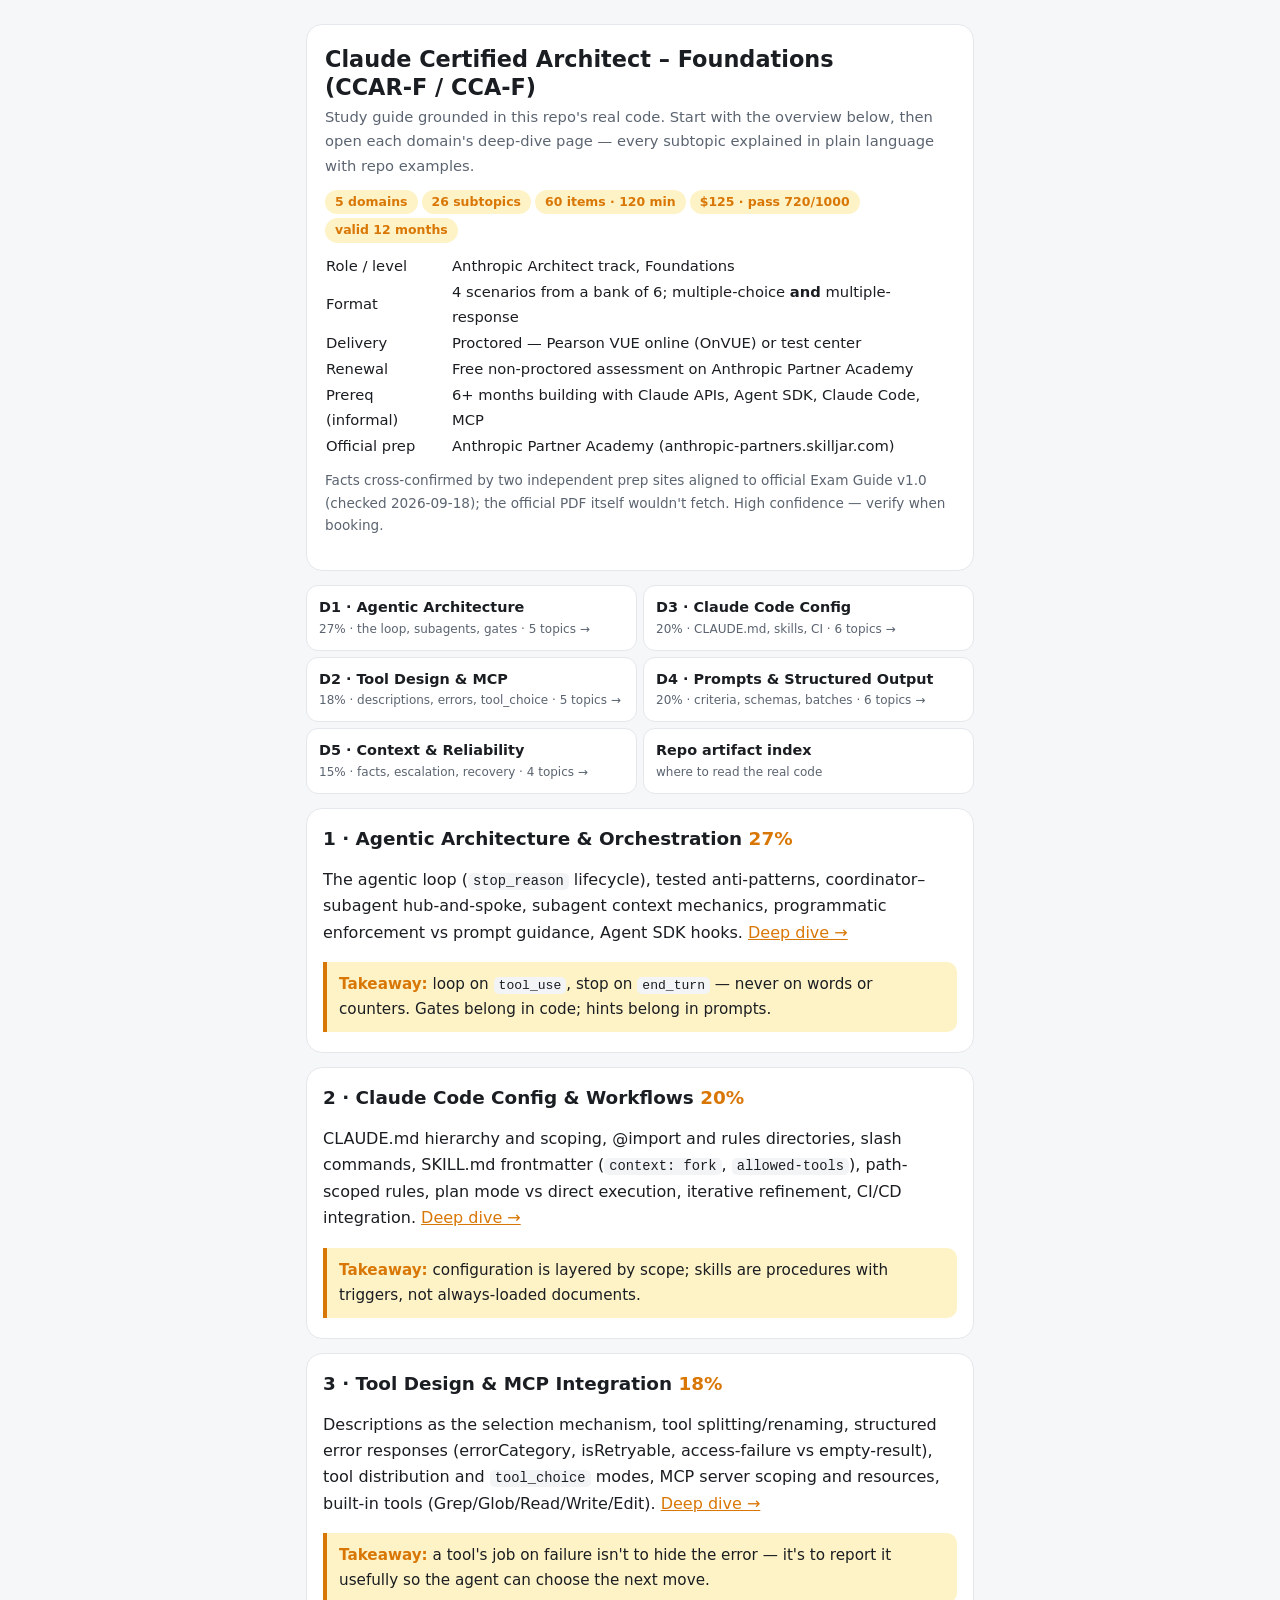
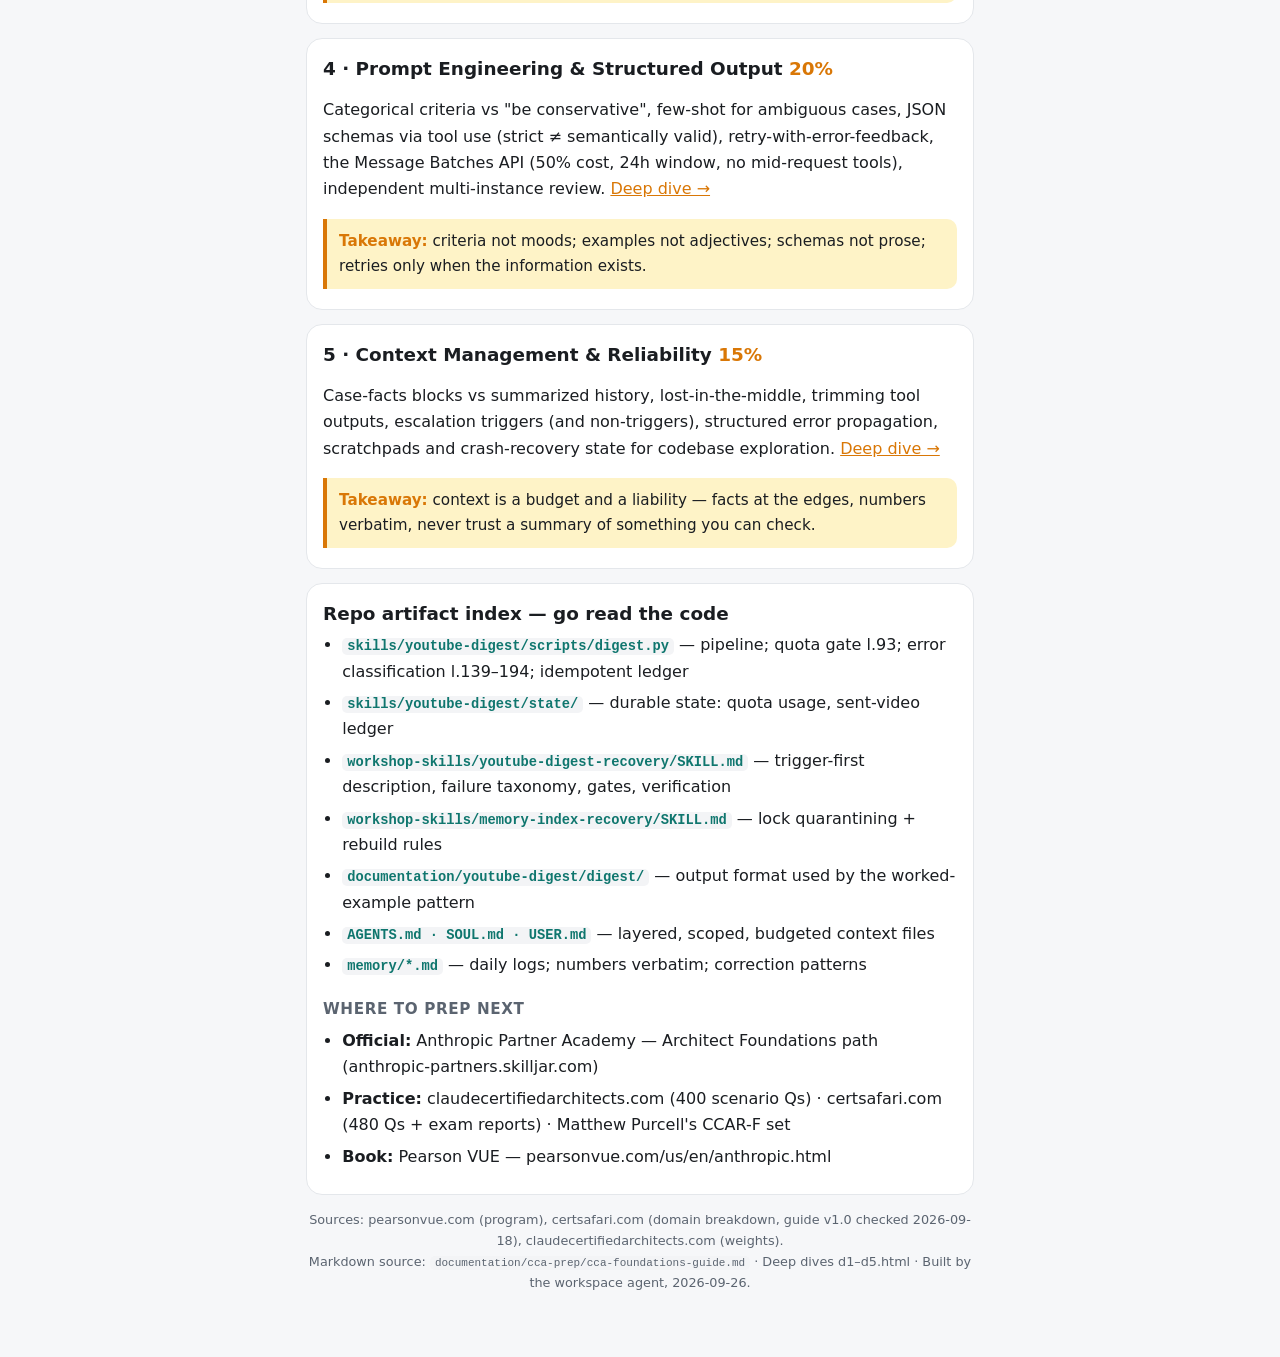
==== index.html @ 67a4ad57 "CCAR-F study guide: overview + 26-subtopic deep dives" ====
<!DOCTYPE html>
<html lang="en">
<head>
<meta charset="utf-8">
<meta name="viewport" content="width=device-width, initial-scale=1">
<title>CCAR-F Study Guide · overview + deep dives</title>
<link rel="stylesheet" href="style.css">
</head>
<body>
<div class="wrap">

<header class="hero">
  <h1>Claude Certified Architect – Foundations<br>(CCAR-F / CCA-F)</h1>
  <p class="sub">Study guide grounded in this repo's real code. Start with the overview below, then open each domain's deep-dive page — every subtopic explained in plain language with repo examples.</p>
  <span class="badge">5 domains</span><span class="badge">26 subtopics</span><span class="badge">60 items · 120 min</span><span class="badge">$125 · pass 720/1000</span><span class="badge">valid 12 months</span>
  <table class="facts" style="width:100%;border-collapse:collapse;font-size:.92rem;margin-top:8px">
    <tr><td>Role / level</td><td>Anthropic Architect track, Foundations</td></tr>
    <tr><td>Format</td><td>4 scenarios from a bank of 6; multiple-choice <b>and</b> multiple-response</td></tr>
    <tr><td>Delivery</td><td>Proctored — Pearson VUE online (OnVUE) or test center</td></tr>
    <tr><td>Renewal</td><td>Free non-proctored assessment on Anthropic Partner Academy</td></tr>
    <tr><td>Prereq (informal)</td><td>6+ months building with Claude APIs, Agent SDK, Claude Code, MCP</td></tr>
    <tr><td>Official prep</td><td>Anthropic Partner Academy (anthropic-partners.skilljar.com)</td></tr>
  </table>
  <p class="note" style="margin-top:10px">Facts cross-confirmed by two independent prep sites aligned to official Exam Guide v1.0 (checked 2026-09-18); the official PDF itself wouldn't fetch. High confidence — verify when booking.</p>
</header>

<nav class="toc">
  <a href="d1.html">D1 · Agentic Architecture<small>27% · the loop, subagents, gates · 5 topics →</small></a>
  <a href="d3.html">D3 · Claude Code Config<small>20% · CLAUDE.md, skills, CI · 6 topics →</small></a>
  <a href="d2.html">D2 · Tool Design &amp; MCP<small>18% · descriptions, errors, tool_choice · 5 topics →</small></a>
  <a href="d4.html">D4 · Prompts &amp; Structured Output<small>20% · criteria, schemas, batches · 6 topics →</small></a>
  <a href="d5.html">D5 · Context &amp; Reliability<small>15% · facts, escalation, recovery · 4 topics →</small></a>
  <a href="#idx">Repo artifact index<small>where to read the real code</small></a>
</nav>

<section id="d1">
  <h2>1 · Agentic Architecture &amp; Orchestration <span class="w">27%</span></h2>
  <p>The agentic loop (<code>stop_reason</code> lifecycle), tested anti-patterns, coordinator–subagent hub-and-spoke, subagent context mechanics, programmatic enforcement vs prompt guidance, Agent SDK hooks. <a href="d1.html">Deep dive →</a></p>
  <div class="take"><b>Takeaway:</b> loop on <code>tool_use</code>, stop on <code>end_turn</code> — never on words or counters. Gates belong in code; hints belong in prompts.</div>
</section>

<section id="d3">
  <h2>2 · Claude Code Config &amp; Workflows <span class="w">20%</span></h2>
  <p>CLAUDE.md hierarchy and scoping, @import and rules directories, slash commands, SKILL.md frontmatter (<code>context: fork</code>, <code>allowed-tools</code>), path-scoped rules, plan mode vs direct execution, iterative refinement, CI/CD integration. <a href="d3.html">Deep dive →</a></p>
  <div class="take"><b>Takeaway:</b> configuration is layered by scope; skills are procedures with triggers, not always-loaded documents.</div>
</section>

<section id="d2">
  <h2>3 · Tool Design &amp; MCP Integration <span class="w">18%</span></h2>
  <p>Descriptions as the selection mechanism, tool splitting/renaming, structured error responses (errorCategory, isRetryable, access-failure vs empty-result), tool distribution and <code>tool_choice</code> modes, MCP server scoping and resources, built-in tools (Grep/Glob/Read/Write/Edit). <a href="d2.html">Deep dive →</a></p>
  <div class="take"><b>Takeaway:</b> a tool's job on failure isn't to hide the error — it's to report it usefully so the agent can choose the next move.</div>
</section>

<section id="d4">
  <h2>4 · Prompt Engineering &amp; Structured Output <span class="w">20%</span></h2>
  <p>Categorical criteria vs "be conservative", few-shot for ambiguous cases, JSON schemas via tool use (strict ≠ semantically valid), retry-with-error-feedback, the Message Batches API (50% cost, 24h window, no mid-request tools), independent multi-instance review. <a href="d4.html">Deep dive →</a></p>
  <div class="take"><b>Takeaway:</b> criteria not moods; examples not adjectives; schemas not prose; retries only when the information exists.</div>
</section>

<section id="d5">
  <h2>5 · Context Management &amp; Reliability <span class="w">15%</span></h2>
  <p>Case-facts blocks vs summarized history, lost-in-the-middle, trimming tool outputs, escalation triggers (and non-triggers), structured error propagation, scratchpads and crash-recovery state for codebase exploration. <a href="d5.html">Deep dive →</a></p>
  <div class="take"><b>Takeaway:</b> context is a budget and a liability — facts at the edges, numbers verbatim, never trust a summary of something you can check.</div>
</section>

<section id="idx">
  <h2>Repo artifact index — go read the code</h2>
  <ul>
    <li><code class="path">skills/youtube-digest/scripts/digest.py</code> — pipeline; quota gate l.93; error classification l.139–194; idempotent ledger</li>
    <li><code class="path">skills/youtube-digest/state/</code> — durable state: quota usage, sent-video ledger</li>
    <li><code class="path">workshop-skills/youtube-digest-recovery/SKILL.md</code> — trigger-first description, failure taxonomy, gates, verification</li>
    <li><code class="path">workshop-skills/memory-index-recovery/SKILL.md</code> — lock quarantining + rebuild rules</li>
    <li><code class="path">documentation/youtube-digest/digest/</code> — output format used by the worked-example pattern</li>
    <li><code class="path">AGENTS.md · SOUL.md · USER.md</code> — layered, scoped, budgeted context files</li>
    <li><code class="path">memory/*.md</code> — daily logs; numbers verbatim; correction patterns</li>
  </ul>
  <h3>Where to prep next</h3>
  <ul>
    <li><b>Official:</b> Anthropic Partner Academy — Architect Foundations path (anthropic-partners.skilljar.com)</li>
    <li><b>Practice:</b> claudecertifiedarchitects.com (400 scenario Qs) · certsafari.com (480 Qs + exam reports) · Matthew Purcell's CCAR-F set</li>
    <li><b>Book:</b> Pearson VUE — pearsonvue.com/us/en/anthropic.html</li>
  </ul>
</section>

<footer>Sources: pearsonvue.com (program), certsafari.com (domain breakdown, guide v1.0 checked 2026-09-18), claudecertifiedarchitects.com (weights).<br>Markdown source: <code>documentation/cca-prep/cca-foundations-guide.md</code> · Deep dives d1–d5.html · Built by the workspace agent, 2026-09-26.</footer>

</div>
</body>
</html>
---- style.css ----
:root{
  --bg:#f6f7f9; --card:#ffffff; --ink:#1a1d21; --mut:#5b6470;
  --acc:#d97706; --accsoft:#fef3c7; --line:#e4e7eb;
  --code:#f3f4f6; --path:#0f766e; --ok:#059669; --warn:#b45309;
}
@media (prefers-color-scheme: dark){
  :root{ --bg:#101418; --card:#1a2027; --ink:#e7ebee; --mut:#9aa4b1;
    --acc:#fbbf24; --accsoft:#3a2e10; --line:#2a323b; --code:#222a33; --path:#5eead4; --ok:#34d399; --warn:#fbbf24; }
}
*{box-sizing:border-box}
body{margin:0;background:var(--bg);color:var(--ink);
  font:16px/1.65 ui-sans-serif,system-ui,-apple-system,"Segoe UI",Roboto,sans-serif;
  -webkit-text-size-adjust:100%}
.wrap{max-width:700px;margin:0 auto;padding:16px 16px 64px}
header.hero{background:var(--card);border:1px solid var(--line);border-radius:16px;
  padding:20px 18px;margin:8px 0 14px}
h1{font-size:1.4rem;line-height:1.25;margin:0 0 4px}
h2{font-size:1.15rem;margin:0 0 2px;line-height:1.3}
h2 .w{color:var(--acc);font-variant-numeric:tabular-nums}
h3{font-size:.95rem;margin:18px 0 6px;color:var(--mut);
  text-transform:uppercase;letter-spacing:.04em}
h4{font-size:1.02rem;margin:20px 0 6px;color:var(--ink)}
h4 .num{color:var(--acc);font-variant-numeric:tabular-nums;margin-right:4px}
.sub{color:var(--mut);font-size:.92rem;margin:0 0 10px}
.badge{display:inline-block;background:var(--accsoft);color:var(--acc);
  font-weight:700;font-size:.78rem;border-radius:999px;padding:2px 10px;margin:2px 4px 2px 0}
nav.toc{display:flex;flex-wrap:wrap;gap:6px;margin:14px 0}
nav.toc a{flex:1 1 45%;background:var(--card);border:1px solid var(--line);border-radius:12px;
  padding:10px 12px;text-decoration:none;color:var(--ink);font-size:.9rem;font-weight:600}
nav.toc a small{display:block;color:var(--mut);font-weight:400}
section{background:var(--card);border:1px solid var(--line);border-radius:16px;
  padding:18px 16px;margin:14px 0}
ul{padding-left:1.2rem;margin:6px 0}
li{margin:5px 0}
code{font:0.86em ui-monospace,SFMono-Regular,Menlo,Consolas,monospace;
  background:var(--code);border-radius:5px;padding:1px 5px;word-break:break-word}
pre{background:var(--code);border:1px solid var(--line);border-radius:10px;
  padding:12px;overflow-x:auto;font-size:.82rem;line-height:1.5}
pre code{background:none;padding:0}
.path{color:var(--path);font-weight:600}
.take{border-left:4px solid var(--acc);background:var(--accsoft);
  border-radius:0 10px 10px 0;padding:10px 12px;margin:14px 0 2px;font-size:.95rem}
.take b{color:var(--acc)}
.repo{border-left:4px solid var(--ok);border-radius:0 10px 10px 0;
  padding:8px 12px;margin:10px 0;font-size:.92rem;background:color-mix(in srgb,var(--ok) 8%,transparent)}
.repo b{color:var(--ok)}
a{color:var(--acc)}
.back{display:inline-block;margin:8px 0 0;font-size:.85rem;text-decoration:none}
footer{color:var(--mut);font-size:.8rem;margin-top:10px;text-align:center}
.note{font-size:.85rem;color:var(--mut)}
.trap{color:var(--warn);font-weight:600}
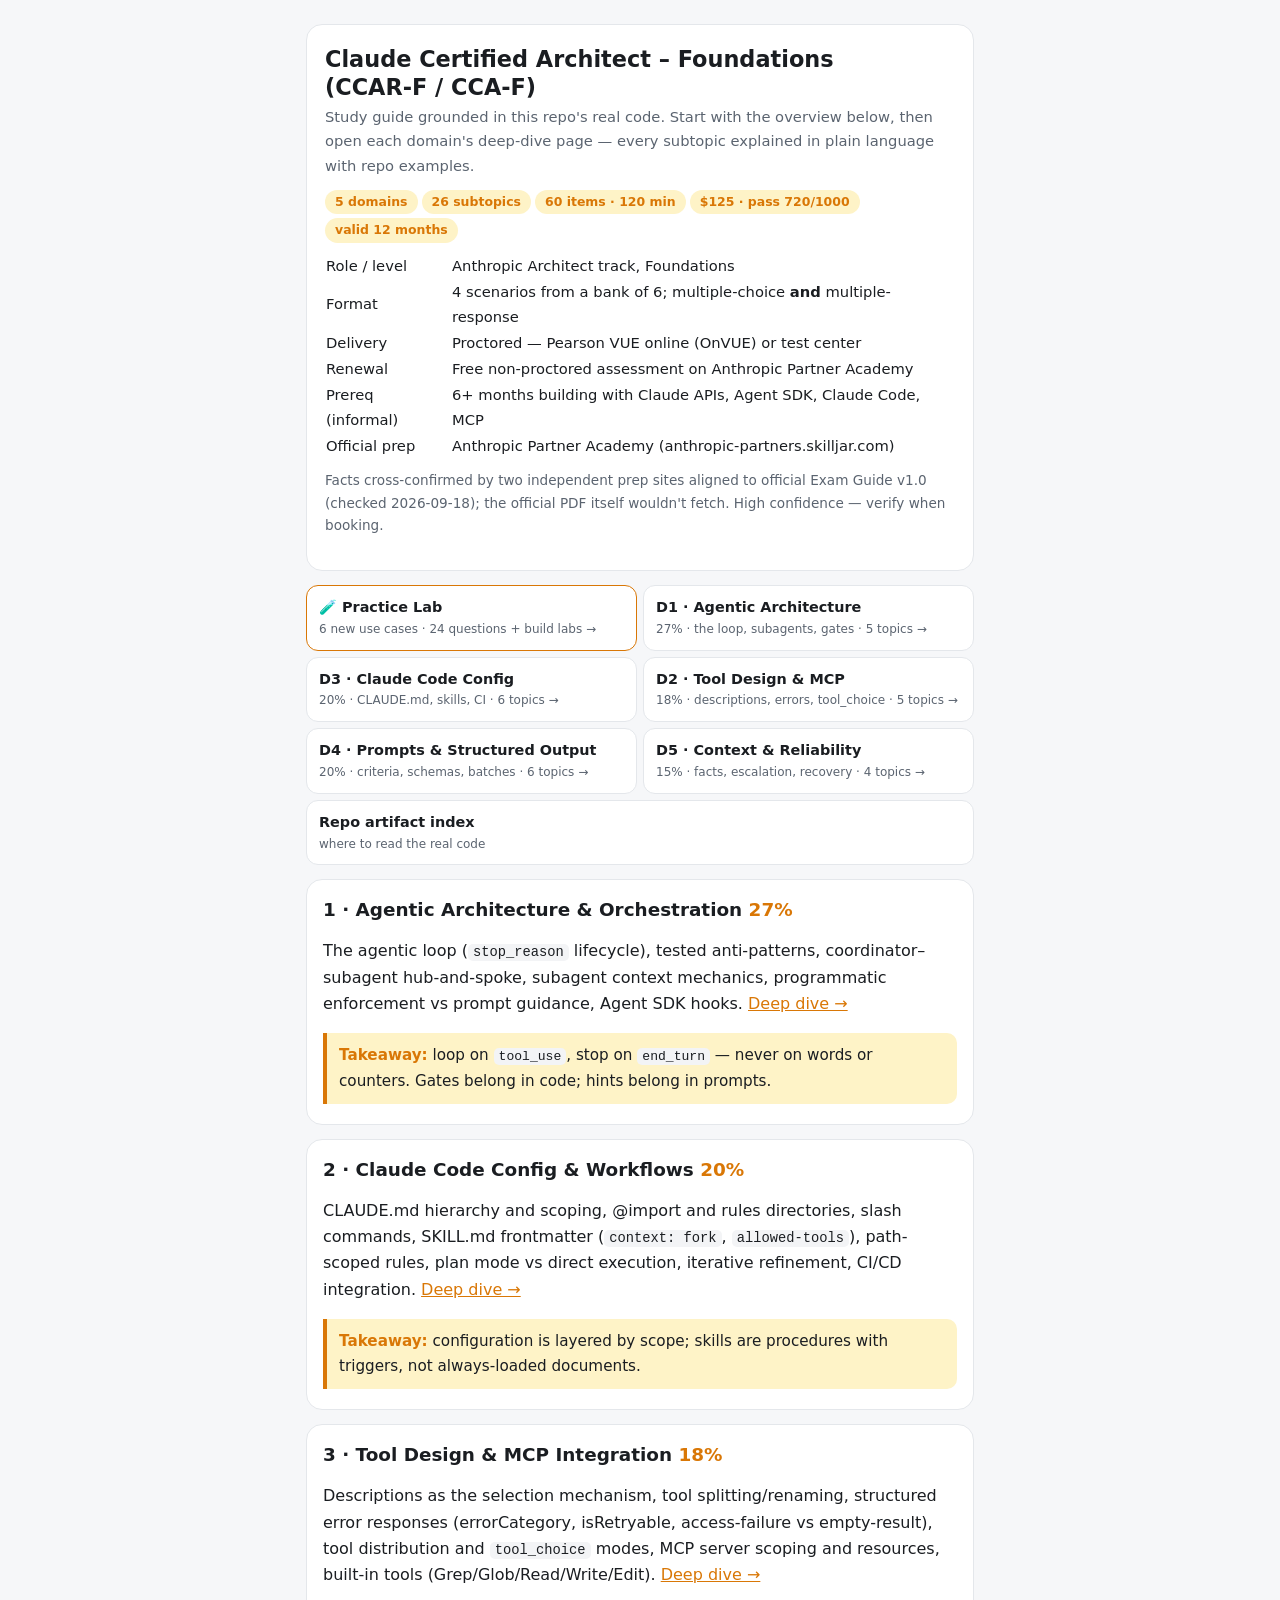
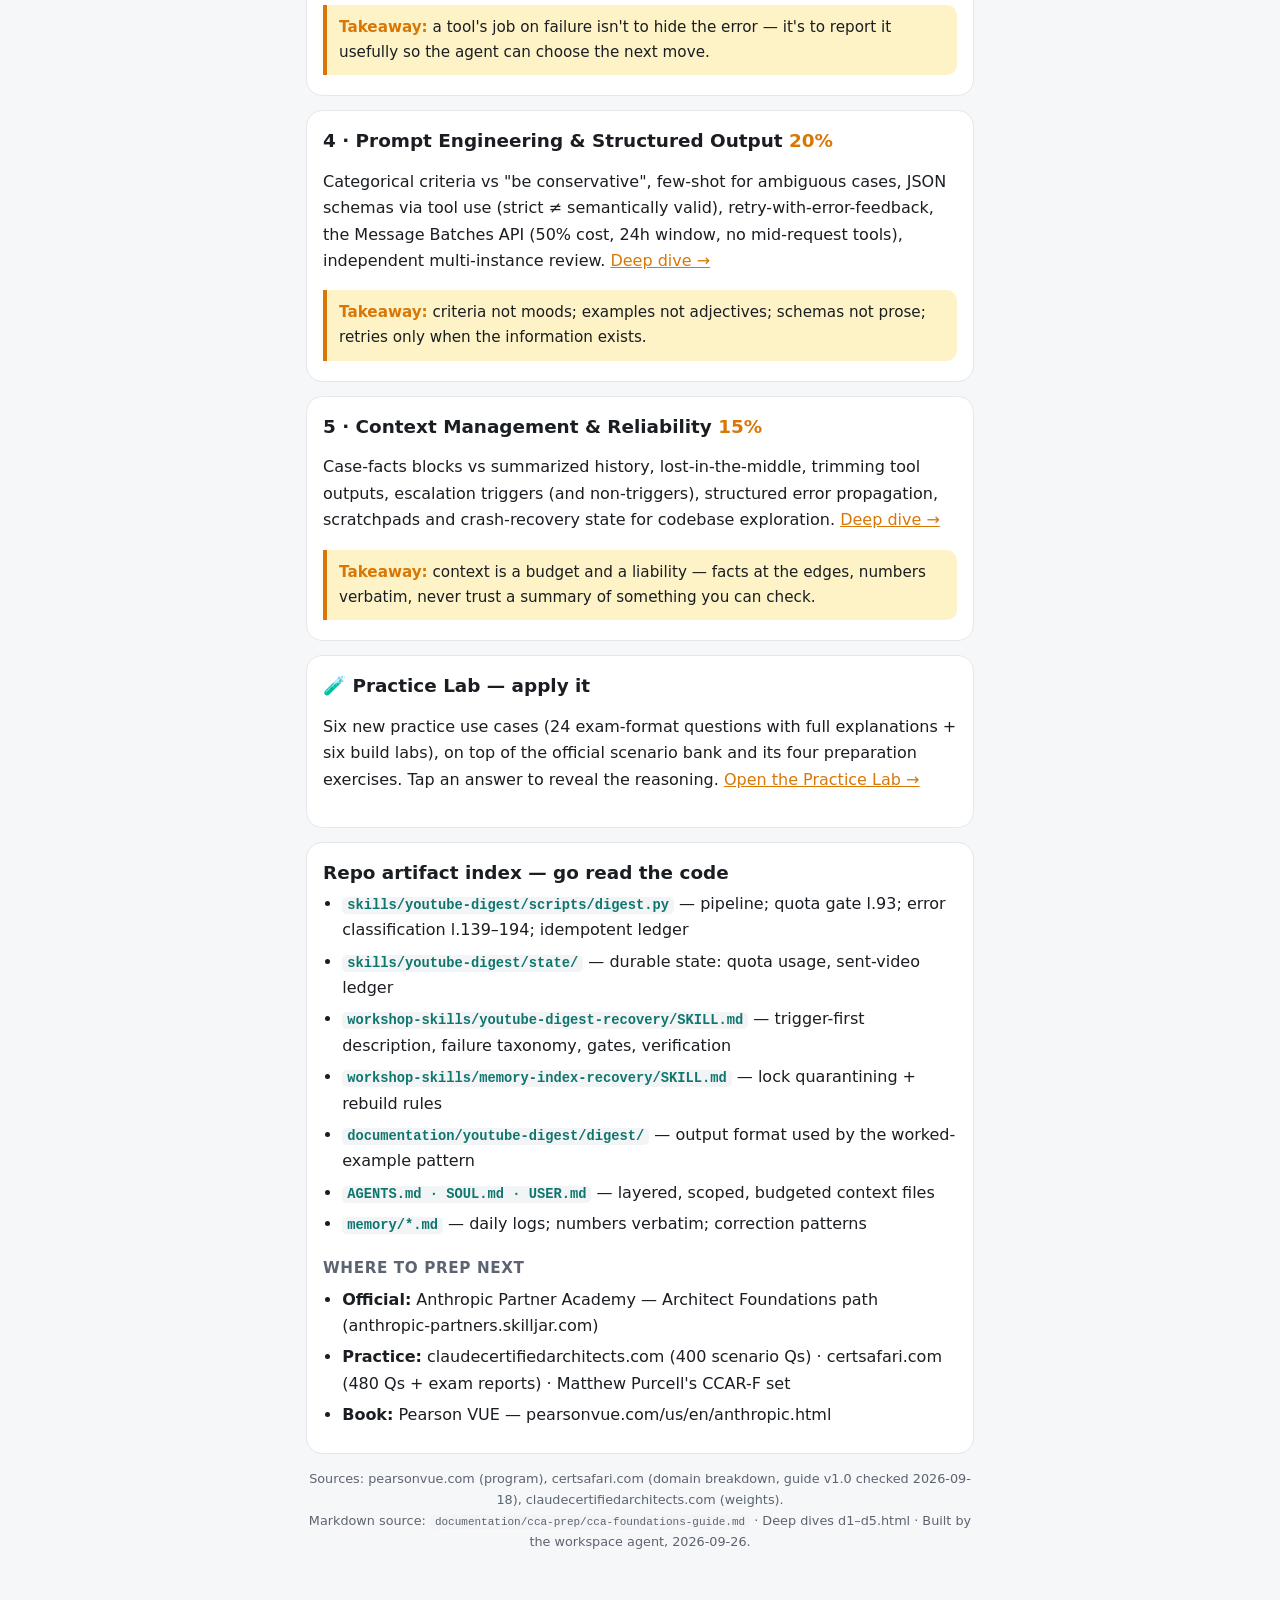
==== commit 0533ff56: "Practice Lab: official scenario bank, 4 prep exercises, 6 new practice use cases, coverage matrix, r" ====
--- a/index.html
+++ b/index.html
@@ -25,6 +25,7 @@
 </header>
 
 <nav class="toc">
+  <a href="practice.html" style="border-color:var(--acc)">🧪 Practice Lab<small>6 new use cases · 24 questions + build labs →</small></a>
   <a href="d1.html">D1 · Agentic Architecture<small>27% · the loop, subagents, gates · 5 topics →</small></a>
   <a href="d3.html">D3 · Claude Code Config<small>20% · CLAUDE.md, skills, CI · 6 topics →</small></a>
   <a href="d2.html">D2 · Tool Design &amp; MCP<small>18% · descriptions, errors, tool_choice · 5 topics →</small></a>
@@ -64,6 +65,11 @@
 </section>
 
 <section id="idx">
+  <h2>🧪 Practice Lab — apply it</h2>
+  <p>Six new practice use cases (24 exam-format questions with full explanations + six build labs), on top of the official scenario bank and its four preparation exercises. Tap an answer to reveal the reasoning. <a href="practice.html">Open the Practice Lab →</a></p>
+</section>
+
+<section id="idx2">
   <h2>Repo artifact index — go read the code</h2>
   <ul>
     <li><code class="path">skills/youtube-digest/scripts/digest.py</code> — pipeline; quota gate l.93; error classification l.139–194; idempotent ledger</li>
--- a/style.css
+++ b/style.css
@@ -49,3 +49,16 @@
 footer{color:var(--mut);font-size:.8rem;margin-top:10px;text-align:center}
 .note{font-size:.85rem;color:var(--mut)}
 .trap{color:var(--warn);font-weight:600}
+details.q{background:var(--card);border:1px solid var(--line);border-radius:12px;padding:12px 14px;margin:10px 0}
+details.q>summary{cursor:pointer;font-weight:700;color:var(--acc);list-style:none}
+details.q>summary::-webkit-details-marker{display:none}
+details.q>summary::before{content:"▸ ";font-weight:400}
+details.q[open]>summary::before{content:"▾ "}
+details.q[open]>summary{margin-bottom:8px}
+.qtext{font-weight:600;margin:8px 0}
+.opts{margin:6px 0 6px 4px;padding-left:16px}
+.opts li{margin:4px 0}
+.ans{border-left:4px solid var(--ok);background:color-mix(in srgb,var(--ok) 8%,transparent);border-radius:0 10px 10px 0;padding:10px 12px;margin-top:10px}
+.ans b{color:var(--ok)}
+.chk li{list-style:none;margin:6px 0}
+.chk li::before{content:"☐ ";color:var(--mut)}
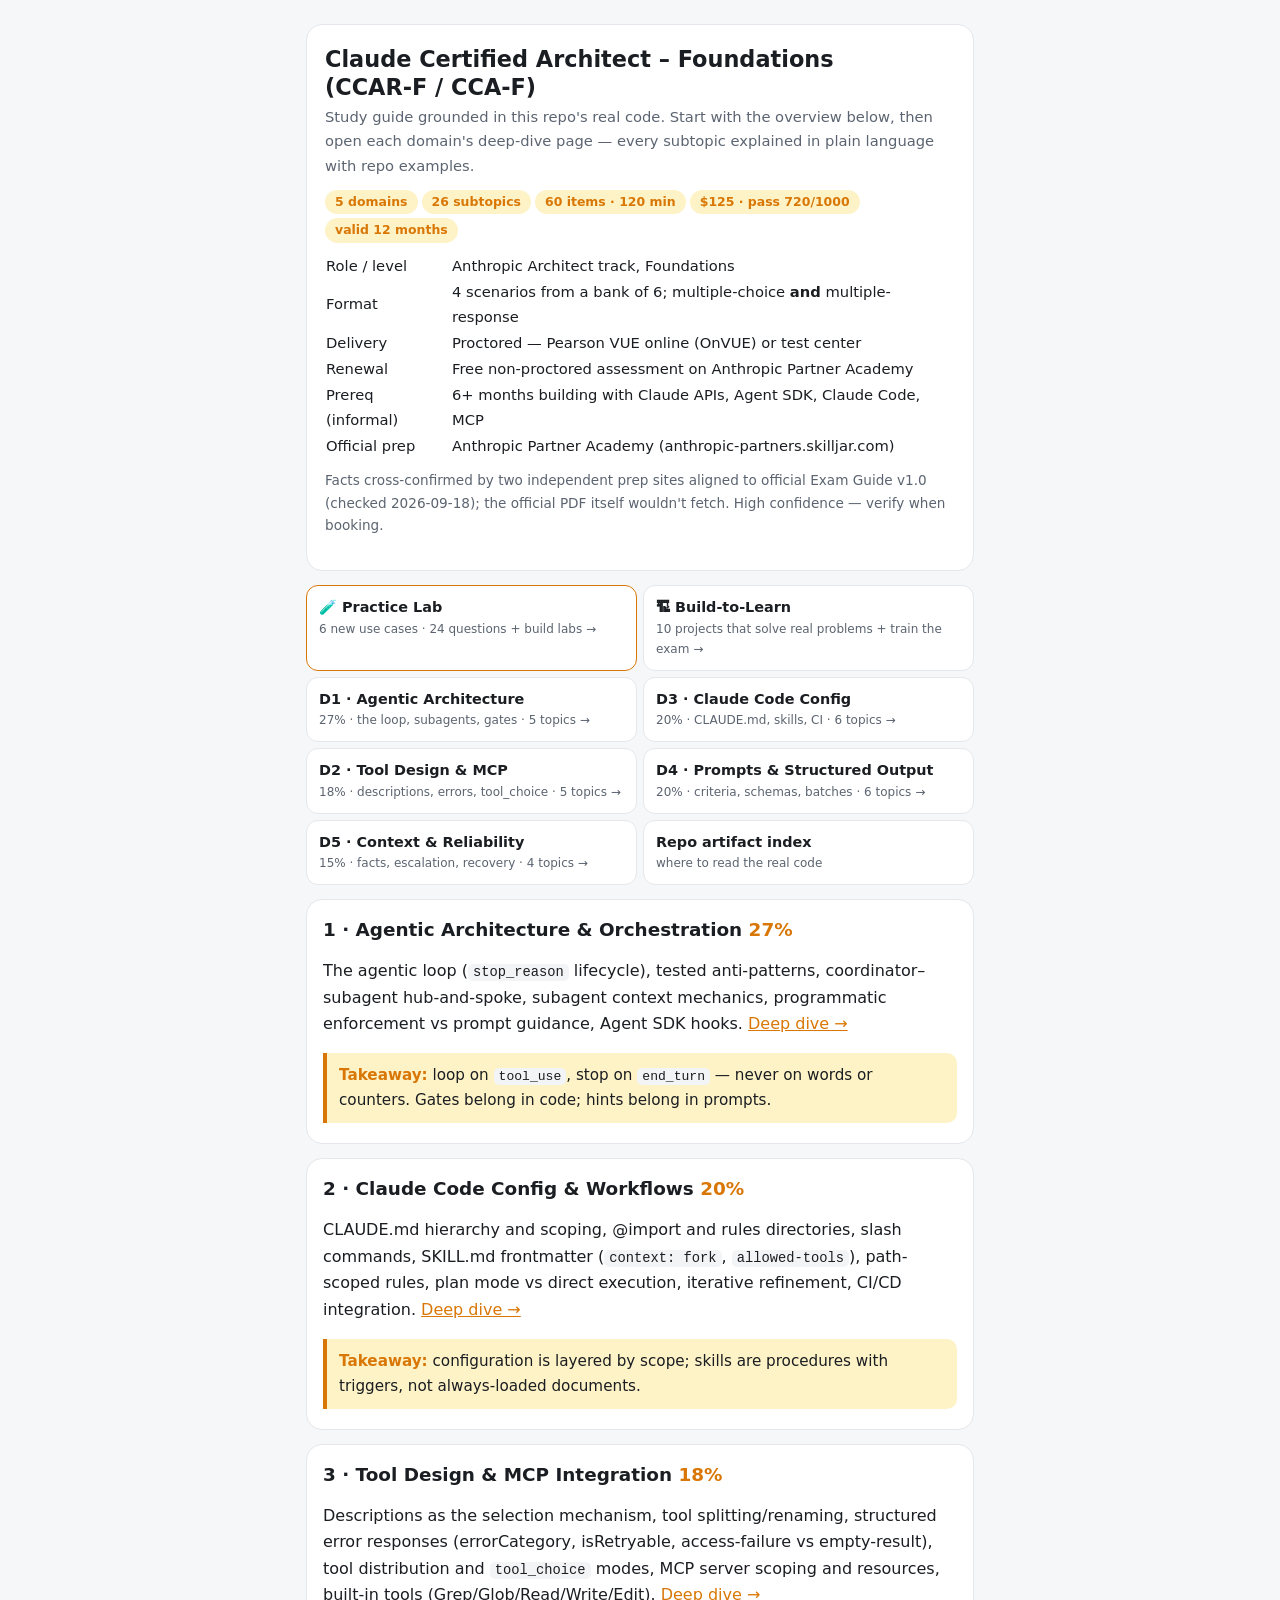
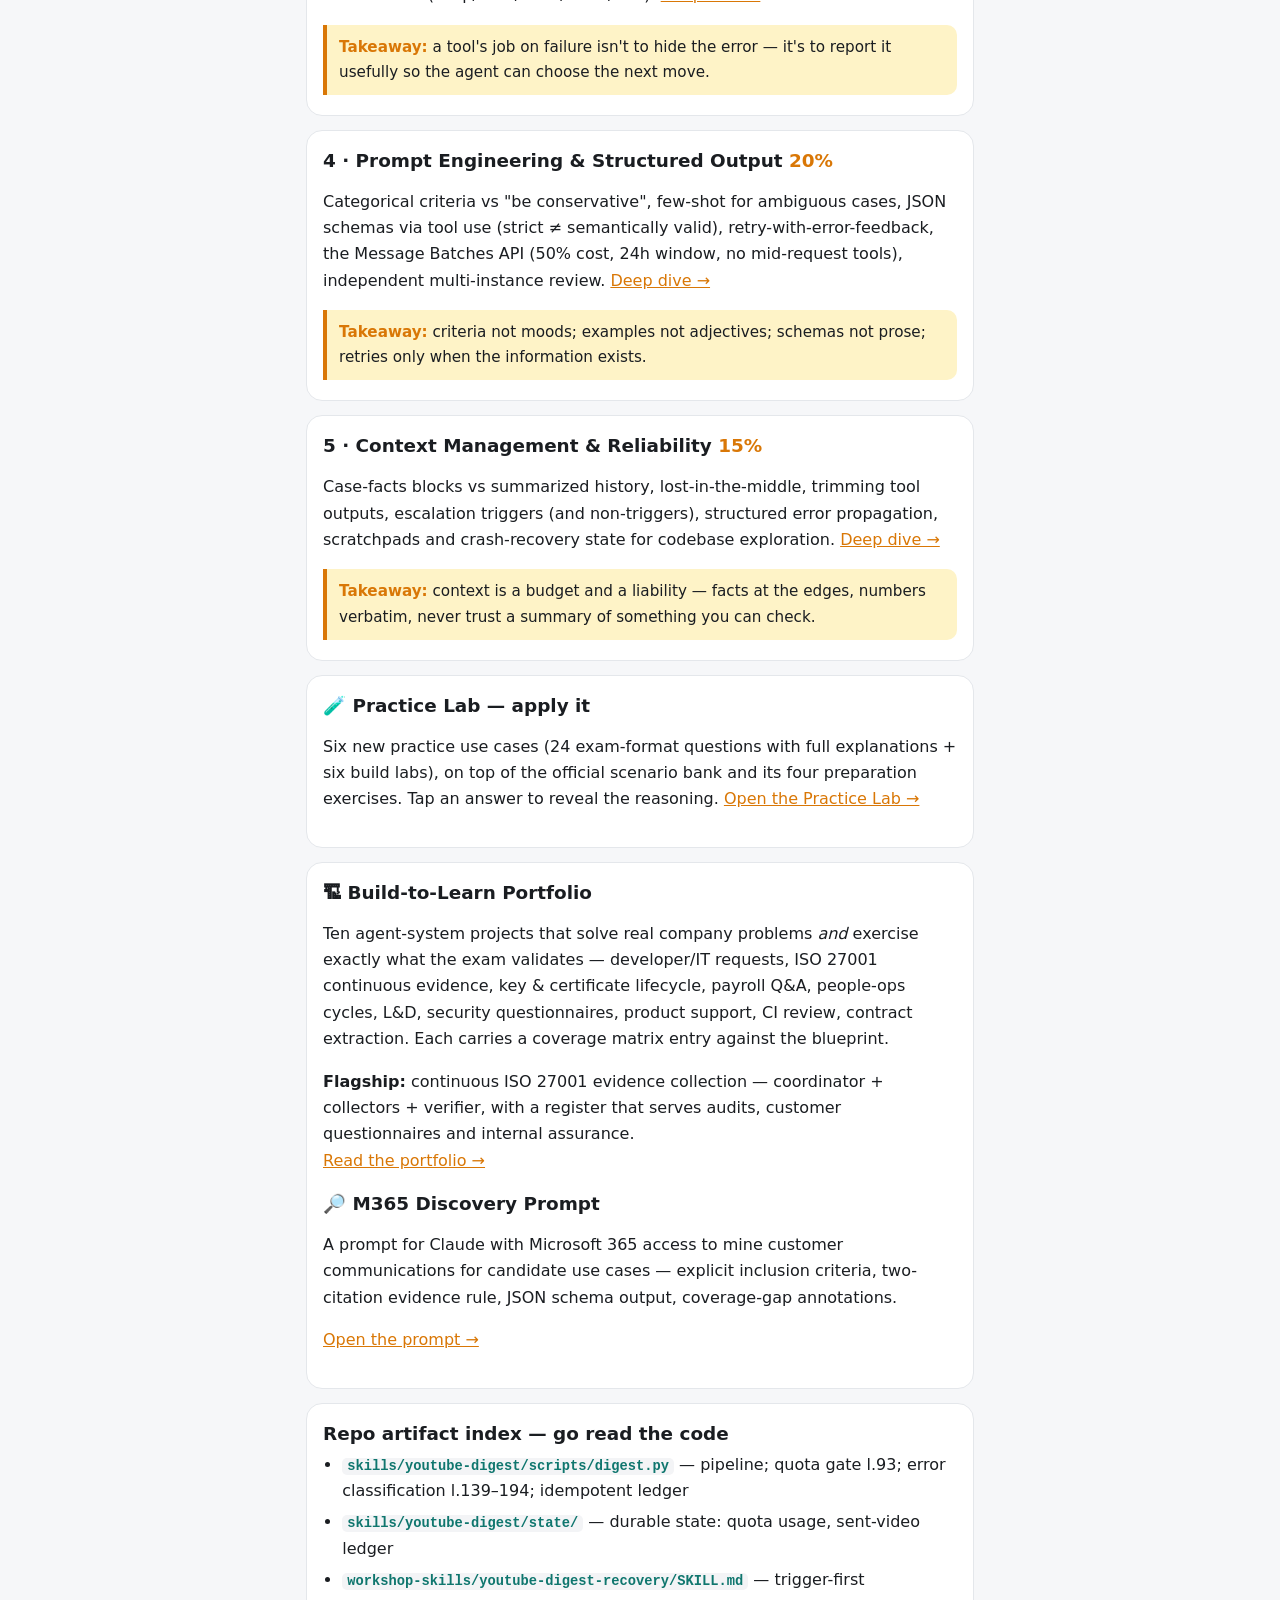
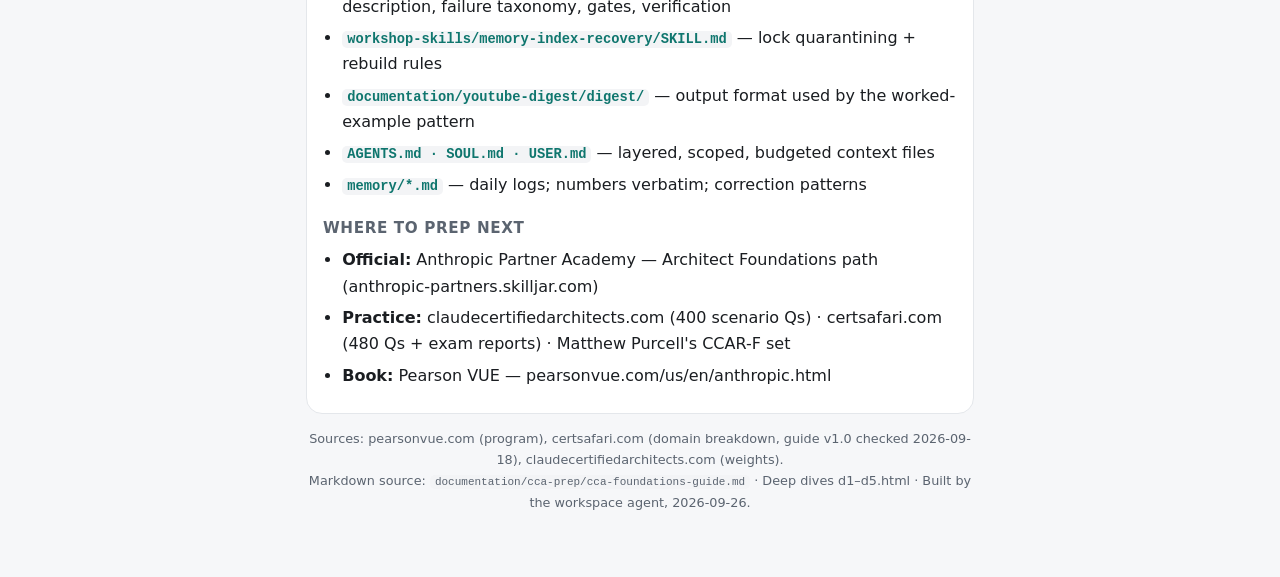
==== commit 4890ac6b: "Build-to-learn portfolio (10 projects mapped to blueprint) + M365 use-case discovery prompt" ====
--- a/index.html
+++ b/index.html
@@ -26,6 +26,7 @@
 
 <nav class="toc">
   <a href="practice.html" style="border-color:var(--acc)">🧪 Practice Lab<small>6 new use cases · 24 questions + build labs →</small></a>
+  <a href="https://github.com/KoolBuddhiAI/ccar-f-study-guide/blob/main/build-to-learn.md">🏗 Build-to-Learn<small>10 projects that solve real problems + train the exam →</small></a>
   <a href="d1.html">D1 · Agentic Architecture<small>27% · the loop, subagents, gates · 5 topics →</small></a>
   <a href="d3.html">D3 · Claude Code Config<small>20% · CLAUDE.md, skills, CI · 6 topics →</small></a>
   <a href="d2.html">D2 · Tool Design &amp; MCP<small>18% · descriptions, errors, tool_choice · 5 topics →</small></a>
@@ -69,6 +70,16 @@
   <p>Six new practice use cases (24 exam-format questions with full explanations + six build labs), on top of the official scenario bank and its four preparation exercises. Tap an answer to reveal the reasoning. <a href="practice.html">Open the Practice Lab →</a></p>
 </section>
 
+<section id="apply">
+  <h2>🏗 Build-to-Learn Portfolio</h2>
+  <p>Ten agent-system projects that solve real company problems <i>and</i> exercise exactly what the exam validates — developer/IT requests, ISO 27001 continuous evidence, key &amp; certificate lifecycle, payroll Q&amp;A, people-ops cycles, L&amp;D, security questionnaires, product support, CI review, contract extraction. Each carries a coverage matrix entry against the blueprint.</p>
+  <p><b>Flagship:</b> continuous ISO 27001 evidence collection — coordinator + collectors + verifier, with a register that serves audits, customer questionnaires and internal assurance.
+  <br><a href="https://github.com/KoolBuddhiAI/ccar-f-study-guide/blob/main/build-to-learn.md">Read the portfolio →</a></p>
+  <h2 style="margin-top:18px">🔎 M365 Discovery Prompt</h2>
+  <p>A prompt for Claude with Microsoft 365 access to mine customer communications for candidate use cases — explicit inclusion criteria, two-citation evidence rule, JSON schema output, coverage-gap annotations.</p>
+  <p><a href="https://github.com/KoolBuddhiAI/ccar-f-study-guide/blob/main/m365-discovery-prompt.md">Open the prompt →</a></p>
+</section>
+
 <section id="idx2">
   <h2>Repo artifact index — go read the code</h2>
   <ul>
